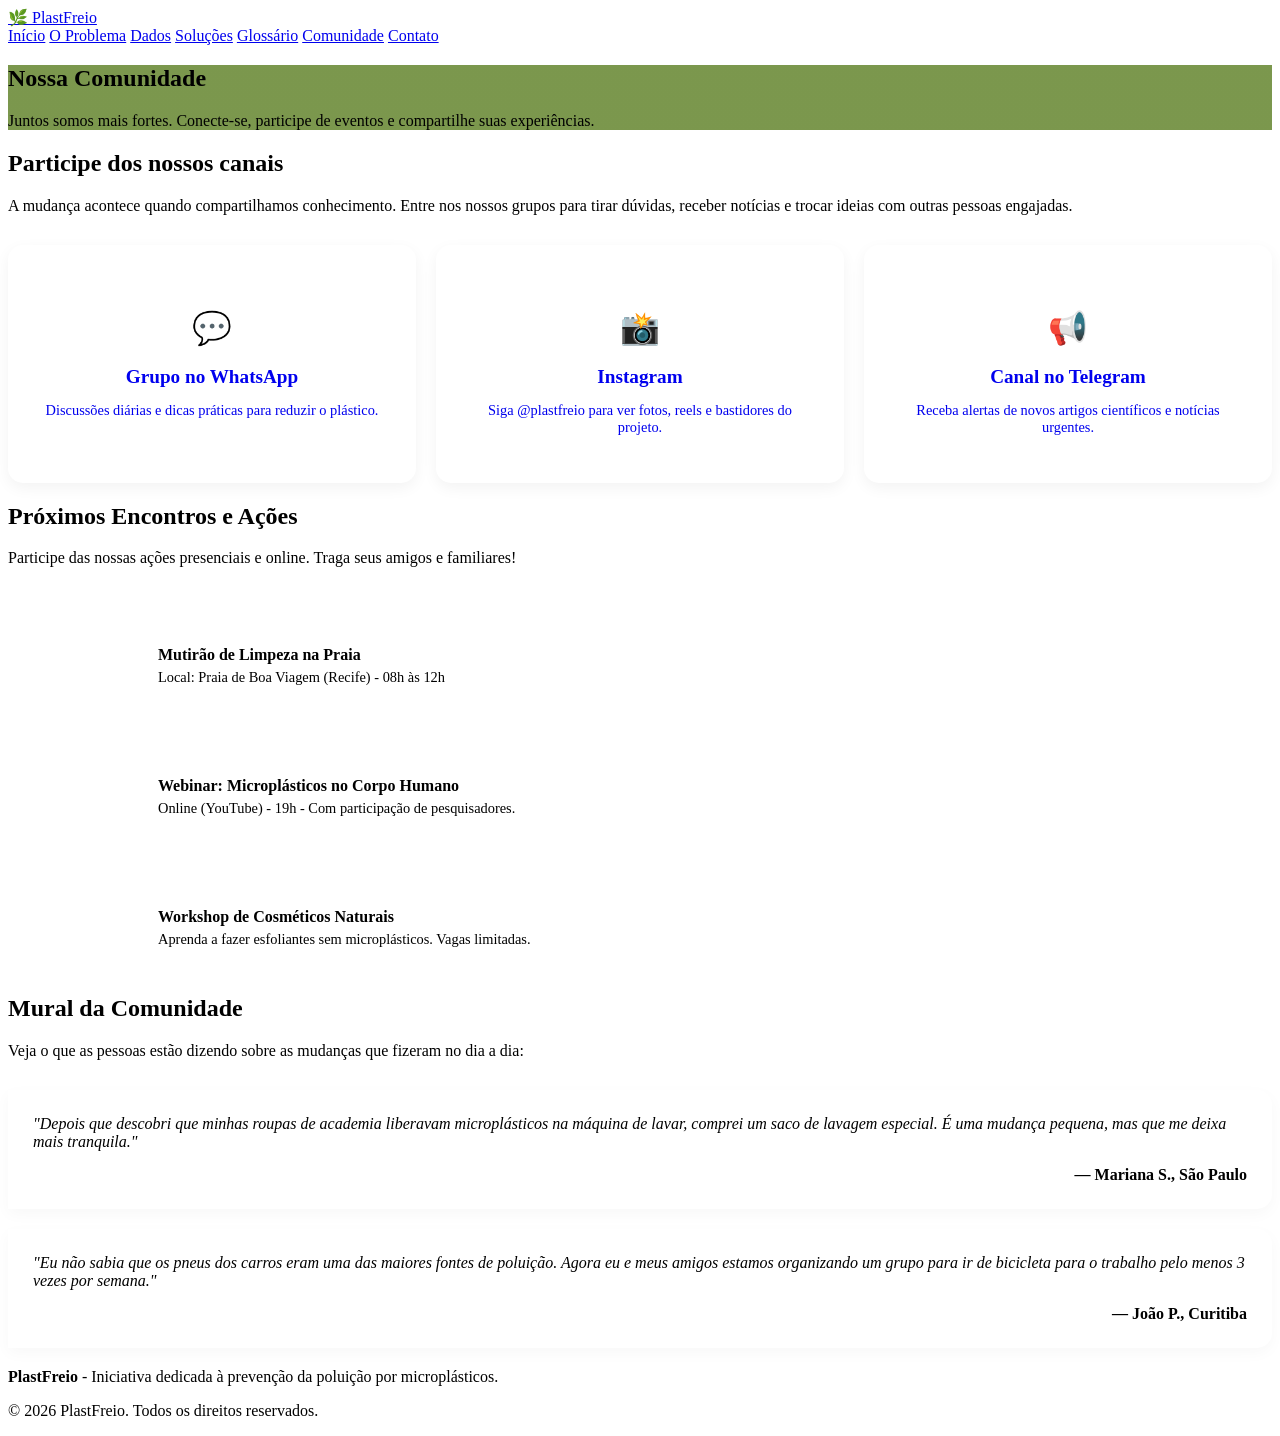
==== comunidade.html @ 36ada57a "Add comunidade.html for community engagement" ====
<!DOCTYPE html>
<html lang="pt-BR">
<head>
    <meta charset="UTF-8">
    <meta name="viewport" content="width=device-width, initial-scale=1.0">
    <title>Comunidade - PlastFreio</title>
    <link rel="icon" href="data:image/svg+xml,<svg xmlns=%22http://www.w3.org/2000/svg%22 viewBox=%220 0 100 100%22><text y=%22.9em%22 font-size=%2290%22>🌿</text></svg>">
    <link href="https://fonts.googleapis.com/css2?family=Inter:wght@400;500;700&family=Poppins:wght@600;700&display=swap" rel="stylesheet">
    <link rel="stylesheet" href="style.css">
</head>
<body>

    <header class="top-bar">
        <div class="header-content">
            <a href="index.html" class="logo">🌿 PlastFreio</a>
            <nav class="nav-links">
                <a href="index.html">Início</a>
                <a href="problema.html">O Problema</a>
                <a href="dados.html">Dados</a>
                <a href="solucoes.html">Soluções</a>
                <a href="glossario.html">Glossário</a>
                <a href="comunidade.html" class="active">Comunidade</a>
                <a href="contato.html">Contato</a>
            </nav>
        </div>
    </header>

    <section class="hero" style="background-image: linear-gradient(rgba(100, 133, 46, 0.85), rgba(100, 133, 46, 0.85)), url('https://images.unsplash.com/photo-1511632765486-a01980e01a18?q=80&w=1200&auto=format&fit=crop');">
        <h1>Nossa Comunidade</h1>
        <p>Juntos somos mais fortes. Conecte-se, participe de eventos e compartilhe suas experiências.</p>
    </section>

    <main class="container">
        
        <!-- Seção 1: Redes e Grupos -->
        <div class="article-content">
            <h2>Participe dos nossos canais</h2>
            <p>A mudança acontece quando compartilhamos conhecimento. Entre nos nossos grupos para tirar dúvidas, receber notícias e trocar ideias com outras pessoas engajadas.</p>
            
            <div class="community-grid">
                <a href="#" class="social-card" target="_blank">
                    <h3 style="font-size: 2em; margin-bottom: 5px;">💬</h3>
                    <h3>Grupo no WhatsApp</h3>
                    <p>Discussões diárias e dicas práticas para reduzir o plástico.</p>
                </a>

                <a href="#" class="social-card" target="_blank">
                    <h3 style="font-size: 2em; margin-bottom: 5px;">📸</h3>
                    <h3>Instagram</h3>
                    <p>Siga @plastfreio para ver fotos, reels e bastidores do projeto.</p>
                </a>

                <a href="#" class="social-card" target="_blank">
                    <h3 style="font-size: 2em; margin-bottom: 5px;">📢</h3>
                    <h3>Canal no Telegram</h3>
                    <p>Receba alertas de novos artigos científicos e notícias urgentes.</p>
                </a>
            </div>
        </div>

        <!-- Seção 2: Eventos -->
        <div class="article-content">
            <h2>Próximos Encontros e Ações</h2>
            <p>Participe das nossas ações presenciais e online. Traga seus amigos e familiares!</p>

            <div style="margin-top: 30px;">
                <div class="event-card">
                    <div class="event-date">
                        15<span>JUN</span>
                    </div>
                    <div class="event-info">
                        <h4>Mutirão de Limpeza na Praia</h4>
                        <p>Local: Praia de Boa Viagem (Recife) - 08h às 12h</p>
                    </div>
                </div>

                <div class="event-card">
                    <div class="event-date">
                        22<span>JUN</span>
                    </div>
                    <div class="event-info">
                        <h4>Webinar: Microplásticos no Corpo Humano</h4>
                        <p>Online (YouTube) - 19h - Com participação de pesquisadores.</p>
                    </div>
                </div>

                <div class="event-card">
                    <div class="event-date">
                        05<span>JUL</span>
                    </div>
                    <div class="event-info">
                        <h4>Workshop de Cosméticos Naturais</h4>
                        <p>Aprenda a fazer esfoliantes sem microplásticos. Vagas limitadas.</p>
                    </div>
                </div>
            </div>
        </div>

        <!-- Seção 3: Histórias -->
        <div class="article-content">
            <h2>Mural da Comunidade</h2>
            <p>Veja o que as pessoas estão dizendo sobre as mudanças que fizeram no dia a dia:</p>

            <div style="margin-top: 30px;">
                <div class="testimonial-box">
                    "Depois que descobri que minhas roupas de academia liberavam microplásticos na máquina de lavar, comprei um saco de lavagem especial. É uma mudança pequena, mas que me deixa mais tranquila."
                    <strong>— Mariana S., São Paulo</strong>
                </div>

                <div class="testimonial-box">
                    "Eu não sabia que os pneus dos carros eram uma das maiores fontes de poluição. Agora eu e meus amigos estamos organizando um grupo para ir de bicicleta para o trabalho pelo menos 3 vezes por semana."
                    <strong>— João P., Curitiba</strong>
                </div>
            </div>
        </div>

    </main>

    <footer>
        <p><strong>PlastFreio</strong> - Iniciativa dedicada à prevenção da poluição por microplásticos.</p>
        <p>&copy; 2026 PlastFreio. Todos os direitos reservados.</p>
    </footer>

</body>
</html>
---- style.css ----
/* --- ESTILOS DA PÁGINA COMUNIDADE --- */
.community-grid {
    display: grid;
    grid-template-columns: repeat(auto-fit, minmax(250px, 1fr));
    gap: 20px;
    margin-top: 30px;
}

.social-card {
    background: var(--white);
    padding: 30px;
    border-radius: 15px;
    text-align: center;
    text-decoration: none;
    box-shadow: 0 5px 15px rgba(0,0,0,0.05);
    transition: transform 0.3s;
    border: 2px solid transparent;
}

.social-card:hover {
    transform: translateY(-5px);
    border-color: var(--primary-green);
}

.social-card h3 {
    margin-bottom: 10px;
    font-size: 1.2em;
}

.social-card p {
    font-size: 0.9em;
    color: var(--text-muted);
}

.event-card {
    display: flex;
    align-items: center;
    background: var(--accent-green);
    border-radius: 15px;
    padding: 20px;
    margin-bottom: 15px;
}

.event-date {
    background: var(--primary-green);
    color: white;
    padding: 15px;
    border-radius: 10px;
    text-align: center;
    font-weight: bold;
    min-width: 80px;
    margin-right: 20px;
}

.event-date span {
    display: block;
    font-size: 1.5em;
    font-family: 'Montserrat', sans-serif;
}

.event-info h4 {
    margin-bottom: 5px;
    color: var(--primary-green);
}

.event-info p {
    margin: 0;
    font-size: 0.9em;
    color: var(--text-dark);
}

.testimonial-box {
    background: var(--white);
    border-left: 5px solid var(--primary-green);
    padding: 25px;
    border-radius: 0 15px 15px 0;
    margin-bottom: 20px;
    box-shadow: 0 5px 15px rgba(0,0,0,0.03);
    font-style: italic;
}

.testimonial-box strong {
    display: block;
    margin-top: 15px;
    font-style: normal;
    color: var(--primary-green);
    text-align: right;
}
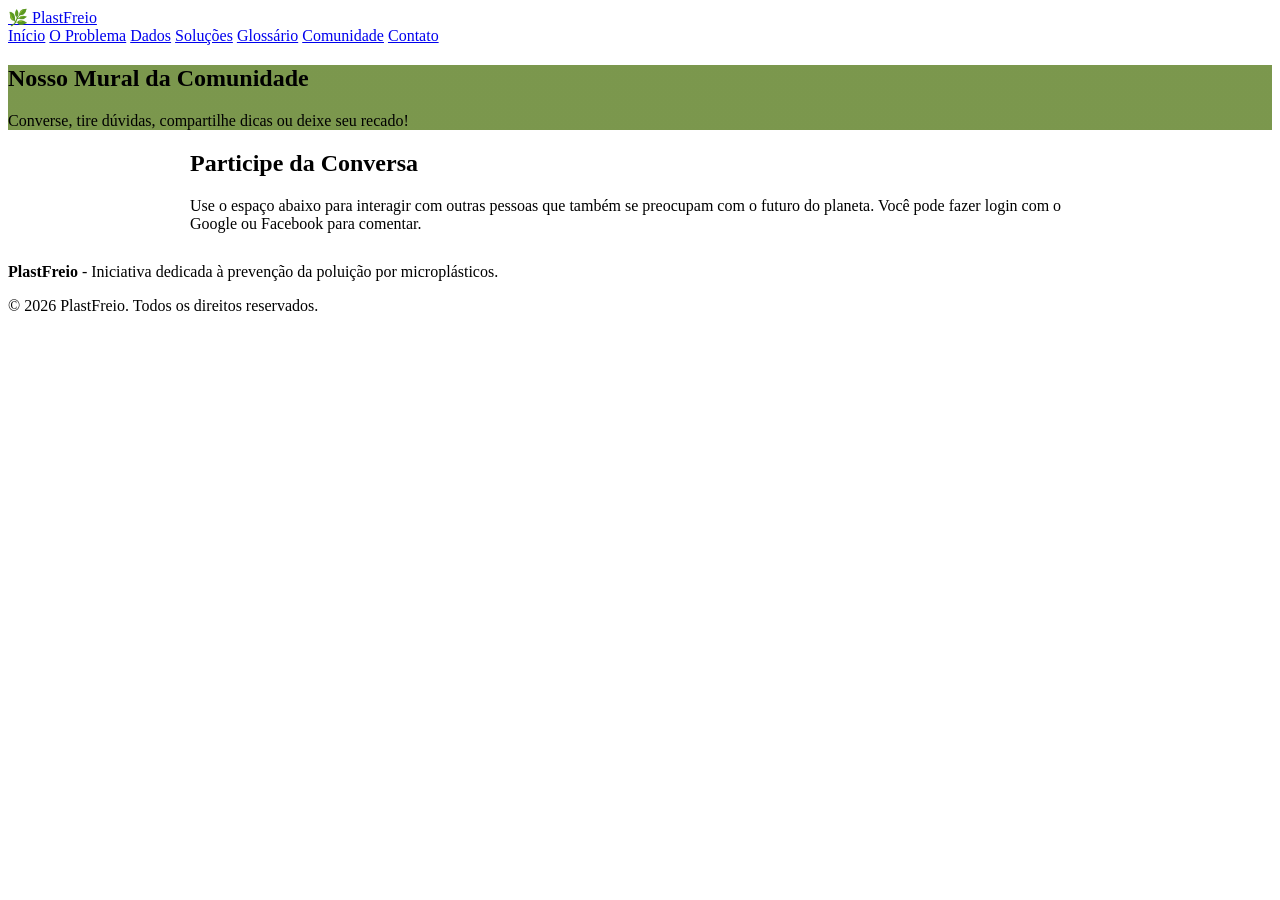
==== commit abf177b0: "Update comunidade.html" ====
--- a/comunidade.html
+++ b/comunidade.html
@@ -3,7 +3,7 @@
 <head>
     <meta charset="UTF-8">
     <meta name="viewport" content="width=device-width, initial-scale=1.0">
-    <title>Comunidade - PlastFreio</title>
+    <title>Comunidade e Chat - PlastFreio</title>
     <link rel="icon" href="data:image/svg+xml,<svg xmlns=%22http://www.w3.org/2000/svg%22 viewBox=%220 0 100 100%22><text y=%22.9em%22 font-size=%2290%22>🌿</text></svg>">
     <link href="https://fonts.googleapis.com/css2?family=Inter:wght@400;500;700&family=Poppins:wght@600;700&display=swap" rel="stylesheet">
     <link rel="stylesheet" href="style.css">
@@ -26,94 +26,39 @@
     </header>
 
     <section class="hero" style="background-image: linear-gradient(rgba(100, 133, 46, 0.85), rgba(100, 133, 46, 0.85)), url('https://images.unsplash.com/photo-1511632765486-a01980e01a18?q=80&w=1200&auto=format&fit=crop');">
-        <h1>Nossa Comunidade</h1>
-        <p>Juntos somos mais fortes. Conecte-se, participe de eventos e compartilhe suas experiências.</p>
+        <h1>Nosso Mural da Comunidade</h1>
+        <p>Converse, tire dúvidas, compartilhe dicas ou deixe seu recado!</p>
     </section>
 
     <main class="container">
-        
-        <!-- Seção 1: Redes e Grupos -->
-        <div class="article-content">
-            <h2>Participe dos nossos canais</h2>
-            <p>A mudança acontece quando compartilhamos conhecimento. Entre nos nossos grupos para tirar dúvidas, receber notícias e trocar ideias com outras pessoas engajadas.</p>
+        <div class="article-content" style="max-width: 900px; margin: 0 auto;">
+            <h2>Participe da Conversa</h2>
+            <p style="margin-bottom: 30px;">Use o espaço abaixo para interagir com outras pessoas que também se preocupam com o futuro do planeta. Você pode fazer login com o Google ou Facebook para comentar.</p>
             
-            <div class="community-grid">
-                <a href="#" class="social-card" target="_blank">
-                    <h3 style="font-size: 2em; margin-bottom: 5px;">💬</h3>
-                    <h3>Grupo no WhatsApp</h3>
-                    <p>Discussões diárias e dicas práticas para reduzir o plástico.</p>
-                </a>
+            <!-- ÁREA DE COMENTÁRIOS DO DISQUS -->
+            <div id="disqus_thread"></div>
+            <script>
+                /**
+                *  RECOMMENDED CONFIGURATION VARIABLES: EDIT AND UNCOMMENT THE SECTION BELOW TO INSERT DYNAMIC VALUES FROM YOUR PLATFORM OR CMS.
+                *  LEARN WHY DEFINING THESE VARIABLES IS IMPORTANT: https://disqus.com/admin/universalcode/#configuration-variables    */
+                
+                // TROQUE 'plastfreio' PELO SHORTNAME QUE VOCÊ CRIOU NO SITE DO DISQUS!
+                var disqus_config = function () {
+                    this.page.url = window.location.href;  // Usa a URL atual
+                    this.page.identifier = 'comunidade-plastfreio'; // Um identificador único
+                };
+                
+                (function() { // DON'T EDIT BELOW THIS LINE
+                var d = document, s = d.createElement('script');
+                s.src = 'https://plastfreio.disqus.com/embed.js'; // Lembre-se de trocar a palavra plastfreio aqui também
+                s.setAttribute('data-timestamp', +new Date());
+                (d.head || d.body).appendChild(s);
+                })();
+            </script>
+            <noscript>Por favor, ative o JavaScript para ver os <a href="https://disqus.com/?ref_noscript">comentários do Disqus.</a></noscript>
+            <!-- FIM DA ÁREA DE COMENTÁRIOS -->
 
-                <a href="#" class="social-card" target="_blank">
-                    <h3 style="font-size: 2em; margin-bottom: 5px;">📸</h3>
-                    <h3>Instagram</h3>
-                    <p>Siga @plastfreio para ver fotos, reels e bastidores do projeto.</p>
-                </a>
-
-                <a href="#" class="social-card" target="_blank">
-                    <h3 style="font-size: 2em; margin-bottom: 5px;">📢</h3>
-                    <h3>Canal no Telegram</h3>
-                    <p>Receba alertas de novos artigos científicos e notícias urgentes.</p>
-                </a>
-            </div>
         </div>
-
-        <!-- Seção 2: Eventos -->
-        <div class="article-content">
-            <h2>Próximos Encontros e Ações</h2>
-            <p>Participe das nossas ações presenciais e online. Traga seus amigos e familiares!</p>
-
-            <div style="margin-top: 30px;">
-                <div class="event-card">
-                    <div class="event-date">
-                        15<span>JUN</span>
-                    </div>
-                    <div class="event-info">
-                        <h4>Mutirão de Limpeza na Praia</h4>
-                        <p>Local: Praia de Boa Viagem (Recife) - 08h às 12h</p>
-                    </div>
-                </div>
-
-                <div class="event-card">
-                    <div class="event-date">
-                        22<span>JUN</span>
-                    </div>
-                    <div class="event-info">
-                        <h4>Webinar: Microplásticos no Corpo Humano</h4>
-                        <p>Online (YouTube) - 19h - Com participação de pesquisadores.</p>
-                    </div>
-                </div>
-
-                <div class="event-card">
-                    <div class="event-date">
-                        05<span>JUL</span>
-                    </div>
-                    <div class="event-info">
-                        <h4>Workshop de Cosméticos Naturais</h4>
-                        <p>Aprenda a fazer esfoliantes sem microplásticos. Vagas limitadas.</p>
-                    </div>
-                </div>
-            </div>
-        </div>
-
-        <!-- Seção 3: Histórias -->
-        <div class="article-content">
-            <h2>Mural da Comunidade</h2>
-            <p>Veja o que as pessoas estão dizendo sobre as mudanças que fizeram no dia a dia:</p>
-
-            <div style="margin-top: 30px;">
-                <div class="testimonial-box">
-                    "Depois que descobri que minhas roupas de academia liberavam microplásticos na máquina de lavar, comprei um saco de lavagem especial. É uma mudança pequena, mas que me deixa mais tranquila."
-                    <strong>— Mariana S., São Paulo</strong>
-                </div>
-
-                <div class="testimonial-box">
-                    "Eu não sabia que os pneus dos carros eram uma das maiores fontes de poluição. Agora eu e meus amigos estamos organizando um grupo para ir de bicicleta para o trabalho pelo menos 3 vezes por semana."
-                    <strong>— João P., Curitiba</strong>
-                </div>
-            </div>
-        </div>
-
     </main>
 
     <footer>
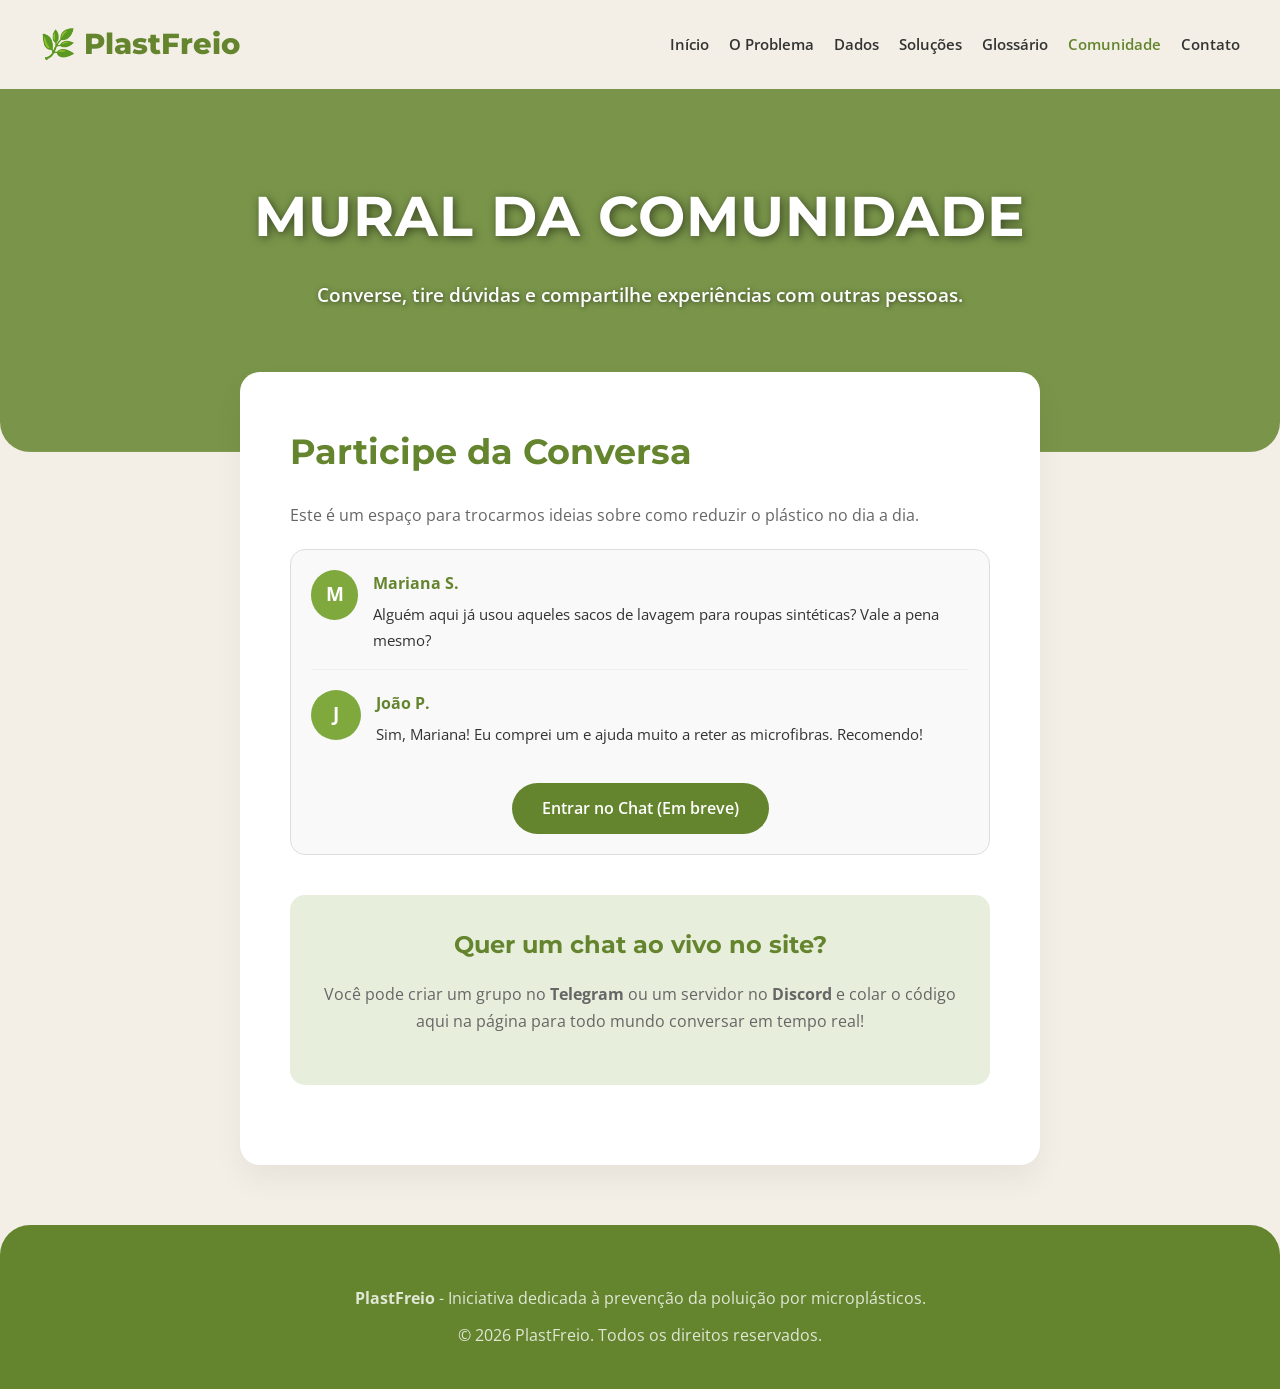
==== commit cd46be35: "Update community page title and content" ====
--- a/comunidade.html
+++ b/comunidade.html
@@ -3,7 +3,7 @@
 <head>
     <meta charset="UTF-8">
     <meta name="viewport" content="width=device-width, initial-scale=1.0">
-    <title>Comunidade e Chat - PlastFreio</title>
+    <title>Comunidade - PlastFreio</title>
     <link rel="icon" href="data:image/svg+xml,<svg xmlns=%22http://www.w3.org/2000/svg%22 viewBox=%220 0 100 100%22><text y=%22.9em%22 font-size=%2290%22>🌿</text></svg>">
     <link href="https://fonts.googleapis.com/css2?family=Inter:wght@400;500;700&family=Poppins:wght@600;700&display=swap" rel="stylesheet">
     <link rel="stylesheet" href="style.css">
@@ -26,37 +26,43 @@
     </header>
 
     <section class="hero" style="background-image: linear-gradient(rgba(100, 133, 46, 0.85), rgba(100, 133, 46, 0.85)), url('https://images.unsplash.com/photo-1511632765486-a01980e01a18?q=80&w=1200&auto=format&fit=crop');">
-        <h1>Nosso Mural da Comunidade</h1>
-        <p>Converse, tire dúvidas, compartilhe dicas ou deixe seu recado!</p>
+        <h1>Mural da Comunidade</h1>
+        <p>Converse, tire dúvidas e compartilhe experiências com outras pessoas.</p>
     </section>
 
     <main class="container">
-        <div class="article-content" style="max-width: 900px; margin: 0 auto;">
+        <div class="article-content" style="max-width: 800px; margin: 0 auto;">
             <h2>Participe da Conversa</h2>
-            <p style="margin-bottom: 30px;">Use o espaço abaixo para interagir com outras pessoas que também se preocupam com o futuro do planeta. Você pode fazer login com o Google ou Facebook para comentar.</p>
+            <p>Este é um espaço para trocarmos ideias sobre como reduzir o plástico no dia a dia.</p>
             
-            <!-- ÁREA DE COMENTÁRIOS DO DISQUS -->
-            <div id="disqus_thread"></div>
-            <script>
-                /**
-                *  RECOMMENDED CONFIGURATION VARIABLES: EDIT AND UNCOMMENT THE SECTION BELOW TO INSERT DYNAMIC VALUES FROM YOUR PLATFORM OR CMS.
-                *  LEARN WHY DEFINING THESE VARIABLES IS IMPORTANT: https://disqus.com/admin/universalcode/#configuration-variables    */
+            <!-- INÍCIO DO CHAT DE EXEMPLO -->
+            <div class="chat-container">
+                <div class="chat-message">
+                    <div class="chat-avatar">M</div>
+                    <div class="chat-text">
+                        <strong>Mariana S.</strong>
+                        <p>Alguém aqui já usou aqueles sacos de lavagem para roupas sintéticas? Vale a pena mesmo?</p>
+                    </div>
+                </div>
                 
-                // TROQUE 'plastfreio' PELO SHORTNAME QUE VOCÊ CRIOU NO SITE DO DISQUS!
-                var disqus_config = function () {
-                    this.page.url = window.location.href;  // Usa a URL atual
-                    this.page.identifier = 'comunidade-plastfreio'; // Um identificador único
-                };
+                <div class="chat-message" style="border-bottom: none;">
+                    <div class="chat-avatar" style="background: #7fa83d;">J</div>
+                    <div class="chat-text">
+                        <strong>João P.</strong>
+                        <p>Sim, Mariana! Eu comprei um e ajuda muito a reter as microfibras. Recomendo!</p>
+                    </div>
+                </div>
                 
-                (function() { // DON'T EDIT BELOW THIS LINE
-                var d = document, s = d.createElement('script');
-                s.src = 'https://plastfreio.disqus.com/embed.js'; // Lembre-se de trocar a palavra plastfreio aqui também
-                s.setAttribute('data-timestamp', +new Date());
-                (d.head || d.body).appendChild(s);
-                })();
-            </script>
-            <noscript>Por favor, ative o JavaScript para ver os <a href="https://disqus.com/?ref_noscript">comentários do Disqus.</a></noscript>
-            <!-- FIM DA ÁREA DE COMENTÁRIOS -->
+                <div style="text-align: center; margin-top: 20px;">
+                    <a href="#" class="btn">Entrar no Chat (Em breve)</a>
+                </div>
+            </div>
+            <!-- FIM DO CHAT DE EXEMPLO -->
+
+            <div class="highlight-box" style="margin-top: 40px; text-align: center;">
+                <h3 style="margin-top: 0;">Quer um chat ao vivo no site?</h3>
+                <p>Você pode criar um grupo no <strong>Telegram</strong> ou um servidor no <strong>Discord</strong> e colar o código aqui na página para todo mundo conversar em tempo real!</p>
+            </div>
 
         </div>
     </main>
--- a/style.css
+++ b/style.css
@@ -1,88 +1,98 @@
-/* --- ESTILOS DA PÁGINA COMUNIDADE --- */
-.community-grid {
-    display: grid;
-    grid-template-columns: repeat(auto-fit, minmax(250px, 1fr));
-    gap: 20px;
-    margin-top: 30px;
+@import url('https://fonts.googleapis.com/css2?family=Montserrat:wght@400;600;700;800&family=Open+Sans:wght@400;600&display=swap');
+
+:root {
+    --primary-green: #64852e;
+    --secondary-green: #7fa83d;
+    --accent-green: #e8eedc;
+    --bg-color: #f3efe6;
+    --white: #ffffff;
+    --text-dark: #333333;
+    --text-muted: #666666;
 }
 
-.social-card {
-    background: var(--white);
-    padding: 30px;
-    border-radius: 15px;
-    text-align: center;
-    text-decoration: none;
-    box-shadow: 0 5px 15px rgba(0,0,0,0.05);
-    transition: transform 0.3s;
-    border: 2px solid transparent;
+* { box-sizing: border-box; margin: 0; padding: 0; }
+
+body { font-family: 'Open Sans', sans-serif; background-color: var(--bg-color); color: var(--text-dark); line-height: 1.7; }
+
+h1, h2, h3, h4 { font-family: 'Montserrat', sans-serif; color: var(--primary-green); font-weight: 700; }
+
+/* HEADER */
+.top-bar { background-color: var(--bg-color); padding: 20px; position: sticky; top: 0; z-index: 100; }
+.header-content { max-width: 1200px; margin: 0 auto; display: flex; justify-content: space-between; align-items: center; }
+.logo { font-family: 'Montserrat', sans-serif; font-size: 1.8em; font-weight: 800; color: var(--primary-green); text-decoration: none; display: flex; align-items: center; gap: 10px; }
+.nav-links { display: flex; gap: 20px; }
+.nav-links a { text-decoration: none; color: var(--text-dark); font-weight: 600; font-size: 0.95em; transition: color 0.3s; }
+.nav-links a:hover, .nav-links a.active { color: var(--primary-green); }
+
+/* HERO */
+.hero { background-size: cover; background-position: center; padding: 80px 20px 140px 20px; text-align: center; color: var(--white); border-radius: 0 0 30px 30px; }
+.hero h1 { color: var(--white); font-size: 3.5em; margin-bottom: 15px; text-transform: uppercase; letter-spacing: 1px; text-shadow: 2px 2px 10px rgba(0,0,0,0.5); }
+.hero p { font-size: 1.2em; max-width: 700px; margin: 0 auto; font-weight: 600; text-shadow: 1px 1px 5px rgba(0,0,0,0.5); }
+
+/* CONTAINER E ARTIGOS */
+.container { max-width: 1100px; margin: -80px auto 40px auto; padding: 0 20px; position: relative; z-index: 10; min-height: 50vh; }
+.article-content { background: var(--white); padding: 50px; border-radius: 20px; box-shadow: 0 15px 30px rgba(0,0,0,0.05); margin-bottom: 40px; }
+.article-content h2 { margin-bottom: 20px; font-size: 2.2em; }
+.article-content h3 { margin-top: 30px; margin-bottom: 15px; font-size: 1.5em; }
+.article-content p { margin-bottom: 20px; color: var(--text-muted); }
+.article-content ul { margin-left: 20px; margin-bottom: 20px; color: var(--text-muted); }
+.article-content li { margin-bottom: 10px; }
+.highlight-box { background-color: var(--accent-green); padding: 30px; border-radius: 15px; margin: 30px 0; }
+
+/* IMAGENS NO TEXTO */
+.content-image { width: 100%; max-height: 400px; object-fit: cover; border-radius: 15px; margin: 20px 0 30px 0; box-shadow: 0 5px 15px rgba(0,0,0,0.08); }
+
+/* GRIDS E CARDS */
+.tips-grid { display: grid; grid-template-columns: repeat(auto-fit, minmax(300px, 1fr)); gap: 30px; margin-top: 30px; }
+.tip-card { background: var(--white); border-radius: 20px; overflow: hidden; box-shadow: 0 10px 25px rgba(0,0,0,0.05); transition: transform 0.3s; display: flex; flex-direction: column; }
+.tip-card:hover { transform: translateY(-10px); }
+.tip-image { width: 100%; height: 220px; object-fit: cover; }
+.tip-content { padding: 30px; flex-grow: 1; }
+.tip-content h3 { font-size: 1.3em; margin-bottom: 15px; color: var(--primary-green); }
+.tip-content p { color: var(--text-muted); font-size: 0.95em; margin-bottom: 20px; }
+
+/* ESTATÍSTICAS (OS QUADRADOS VERDES) */
+.stat-grid { display: grid; grid-template-columns: repeat(auto-fit, minmax(200px, 1fr)); gap: 20px; margin: 40px 0; }
+.stat-card { background: var(--accent-green); padding: 30px; border-radius: 20px; text-align: center; border-bottom: 5px solid var(--primary-green); }
+.stat-number { font-size: 3em; font-weight: 800; font-family: 'Montserrat', sans-serif; color: var(--primary-green); margin-bottom: 10px; }
+.stat-card p { color: var(--primary-green); font-weight: 600; margin: 0; }
+
+/* GLOSSÁRIO */
+.glossary-item { background: var(--white); padding: 30px; border-radius: 15px; margin-bottom: 20px; box-shadow: 0 5px 15px rgba(0,0,0,0.03); border-left: 6px solid var(--primary-green); }
+.glossary-item h3 { margin-top: 0; margin-bottom: 10px; color: var(--primary-green); }
+
+/* CHAT DA COMUNIDADE (MURAL) */
+.chat-container { background: #f9f9f9; border-radius: 15px; padding: 20px; border: 1px solid #ddd; text-align: left; margin-top: 20px;}
+.chat-message { display: flex; gap: 15px; margin-bottom: 20px; border-bottom: 1px solid #eee; padding-bottom: 15px; }
+.chat-avatar { width: 50px; height: 50px; border-radius: 50%; background: var(--secondary-green); color: white; display: flex; justify-content: center; align-items: center; font-weight: bold; font-size: 1.2em; }
+.chat-text strong { display: block; color: var(--primary-green); margin-bottom: 5px; }
+.chat-text p { margin: 0; font-size: 0.95em; color: var(--text-dark); }
+
+/* BOTÕES E FORMULÁRIO */
+.btn { display: inline-block; background-color: var(--primary-green); color: var(--white); padding: 12px 30px; border-radius: 50px; text-decoration: none; font-weight: 600; transition: background 0.3s; border: none; cursor: pointer; font-size: 1rem; }
+.btn:hover { background-color: var(--secondary-green); }
+.form-group { margin-bottom: 20px; }
+.form-group label { display: block; margin-bottom: 8px; font-weight: 600; color: var(--primary-green); }
+.form-group input, .form-group textarea { width: 100%; padding: 15px; border: 1px solid #ccc; border-radius: 10px; font-family: inherit; font-size: 1rem; }
+.form-group textarea { resize: vertical; height: 150px; }
+.form-group input:focus, .form-group textarea:focus { outline: none; border-color: var(--primary-green); }
+
+/* COMPARTILHAR E FONTES */
+.share-buttons { text-align: center; margin: 40px 0; padding: 20px; background: var(--accent-green); border-radius: 15px; }
+.share-buttons p { margin-bottom: 15px; font-weight: 700; color: var(--primary-green); }
+.share-btn { display: inline-block; background: #25D366; color: white; padding: 10px 20px; border-radius: 30px; text-decoration: none; font-weight: bold; margin: 0 5px; }
+.references { margin-top: 40px; padding-top: 20px; border-top: 2px dashed #ccc; font-size: 0.9em; }
+.references h4 { margin-bottom: 10px; }
+.references ul { margin-left: 20px; color: var(--text-muted); }
+.references a { color: var(--primary-green); }
+
+/* FOOTER */
+footer { background-color: var(--primary-green); color: var(--white); padding: 60px 20px 30px; margin-top: 60px; text-align: center; border-radius: 30px 30px 0 0; }
+footer p { color: rgba(255,255,255,0.8); margin-bottom: 10px; }
+
+@media (max-width: 768px) {
+    .nav-links { display: none; }
+    .hero h1 { font-size: 2.2em; }
+    .container { margin-top: -50px; }
+    .article-content { padding: 25px; }
 }
-
-.social-card:hover {
-    transform: translateY(-5px);
-    border-color: var(--primary-green);
-}
-
-.social-card h3 {
-    margin-bottom: 10px;
-    font-size: 1.2em;
-}
-
-.social-card p {
-    font-size: 0.9em;
-    color: var(--text-muted);
-}
-
-.event-card {
-    display: flex;
-    align-items: center;
-    background: var(--accent-green);
-    border-radius: 15px;
-    padding: 20px;
-    margin-bottom: 15px;
-}
-
-.event-date {
-    background: var(--primary-green);
-    color: white;
-    padding: 15px;
-    border-radius: 10px;
-    text-align: center;
-    font-weight: bold;
-    min-width: 80px;
-    margin-right: 20px;
-}
-
-.event-date span {
-    display: block;
-    font-size: 1.5em;
-    font-family: 'Montserrat', sans-serif;
-}
-
-.event-info h4 {
-    margin-bottom: 5px;
-    color: var(--primary-green);
-}
-
-.event-info p {
-    margin: 0;
-    font-size: 0.9em;
-    color: var(--text-dark);
-}
-
-.testimonial-box {
-    background: var(--white);
-    border-left: 5px solid var(--primary-green);
-    padding: 25px;
-    border-radius: 0 15px 15px 0;
-    margin-bottom: 20px;
-    box-shadow: 0 5px 15px rgba(0,0,0,0.03);
-    font-style: italic;
-}
-
-.testimonial-box strong {
-    display: block;
-    margin-top: 15px;
-    font-style: normal;
-    color: var(--primary-green);
-    text-align: right;
-}
